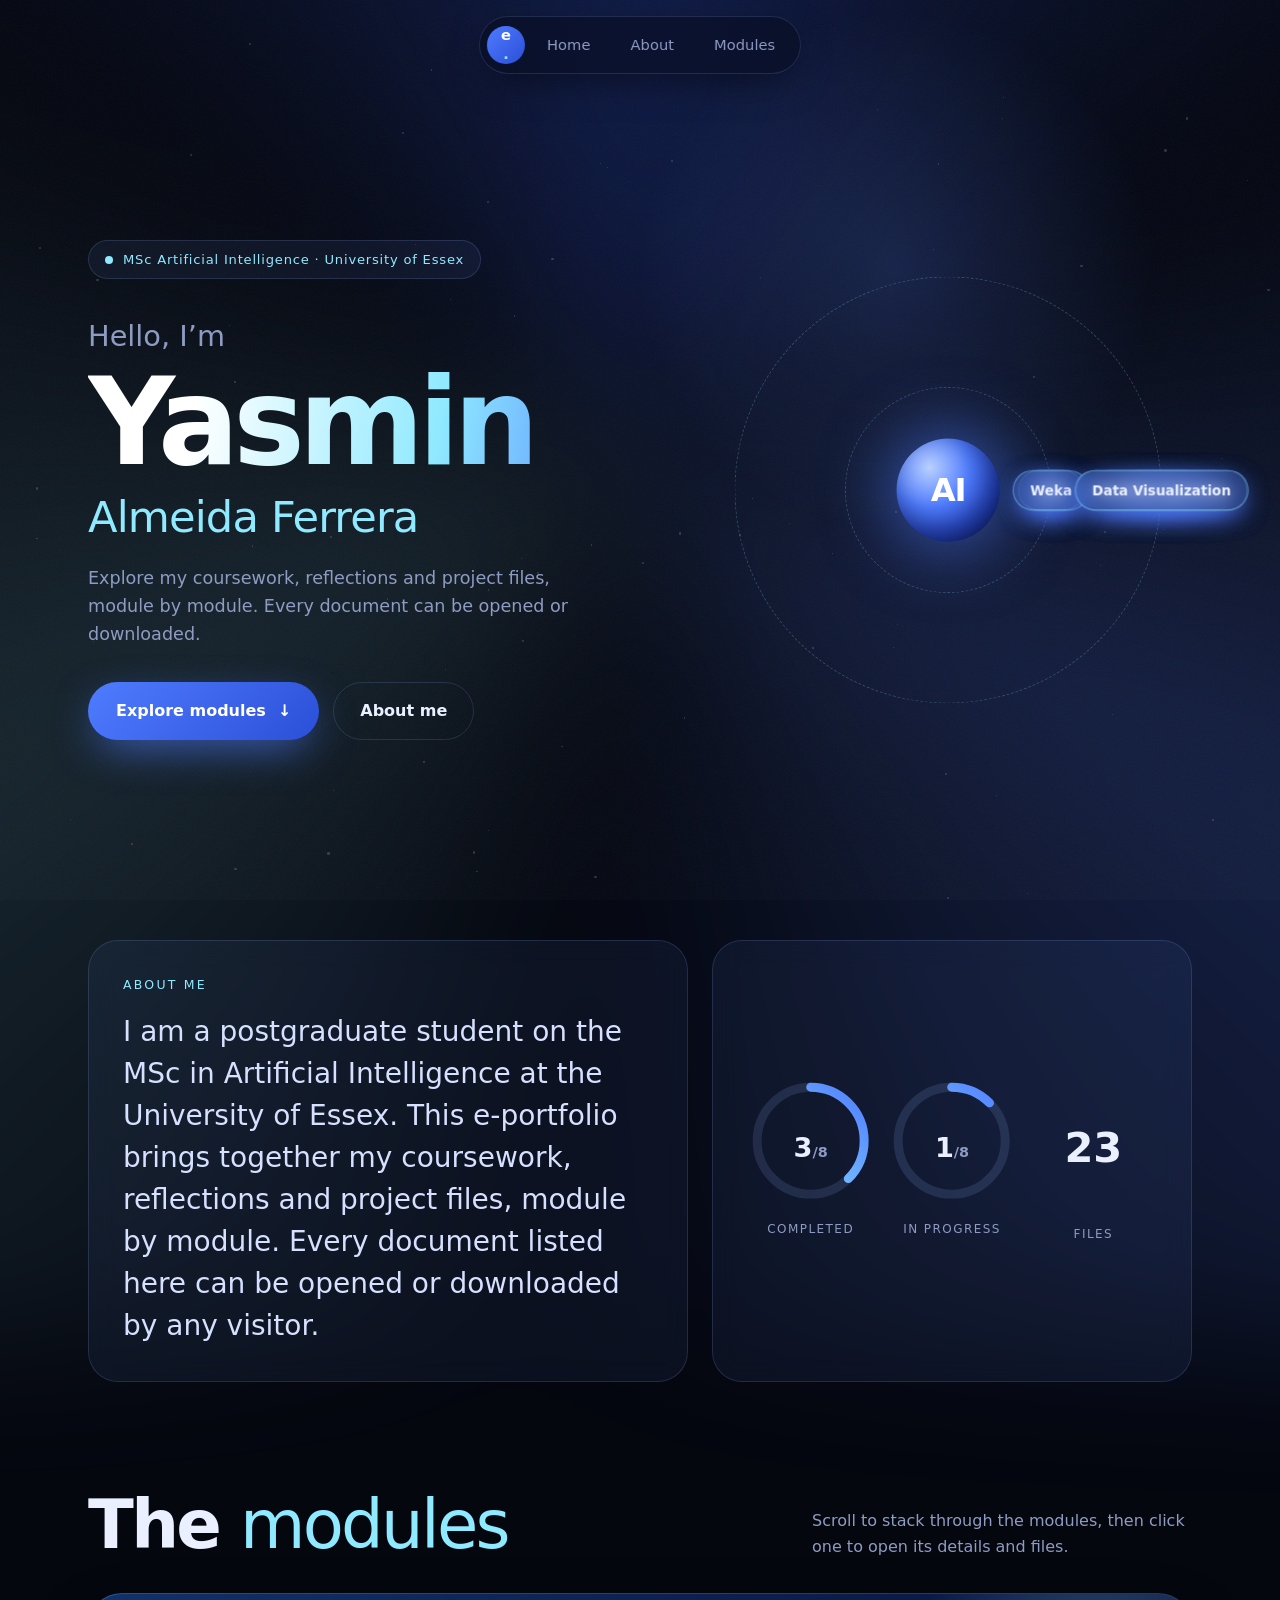
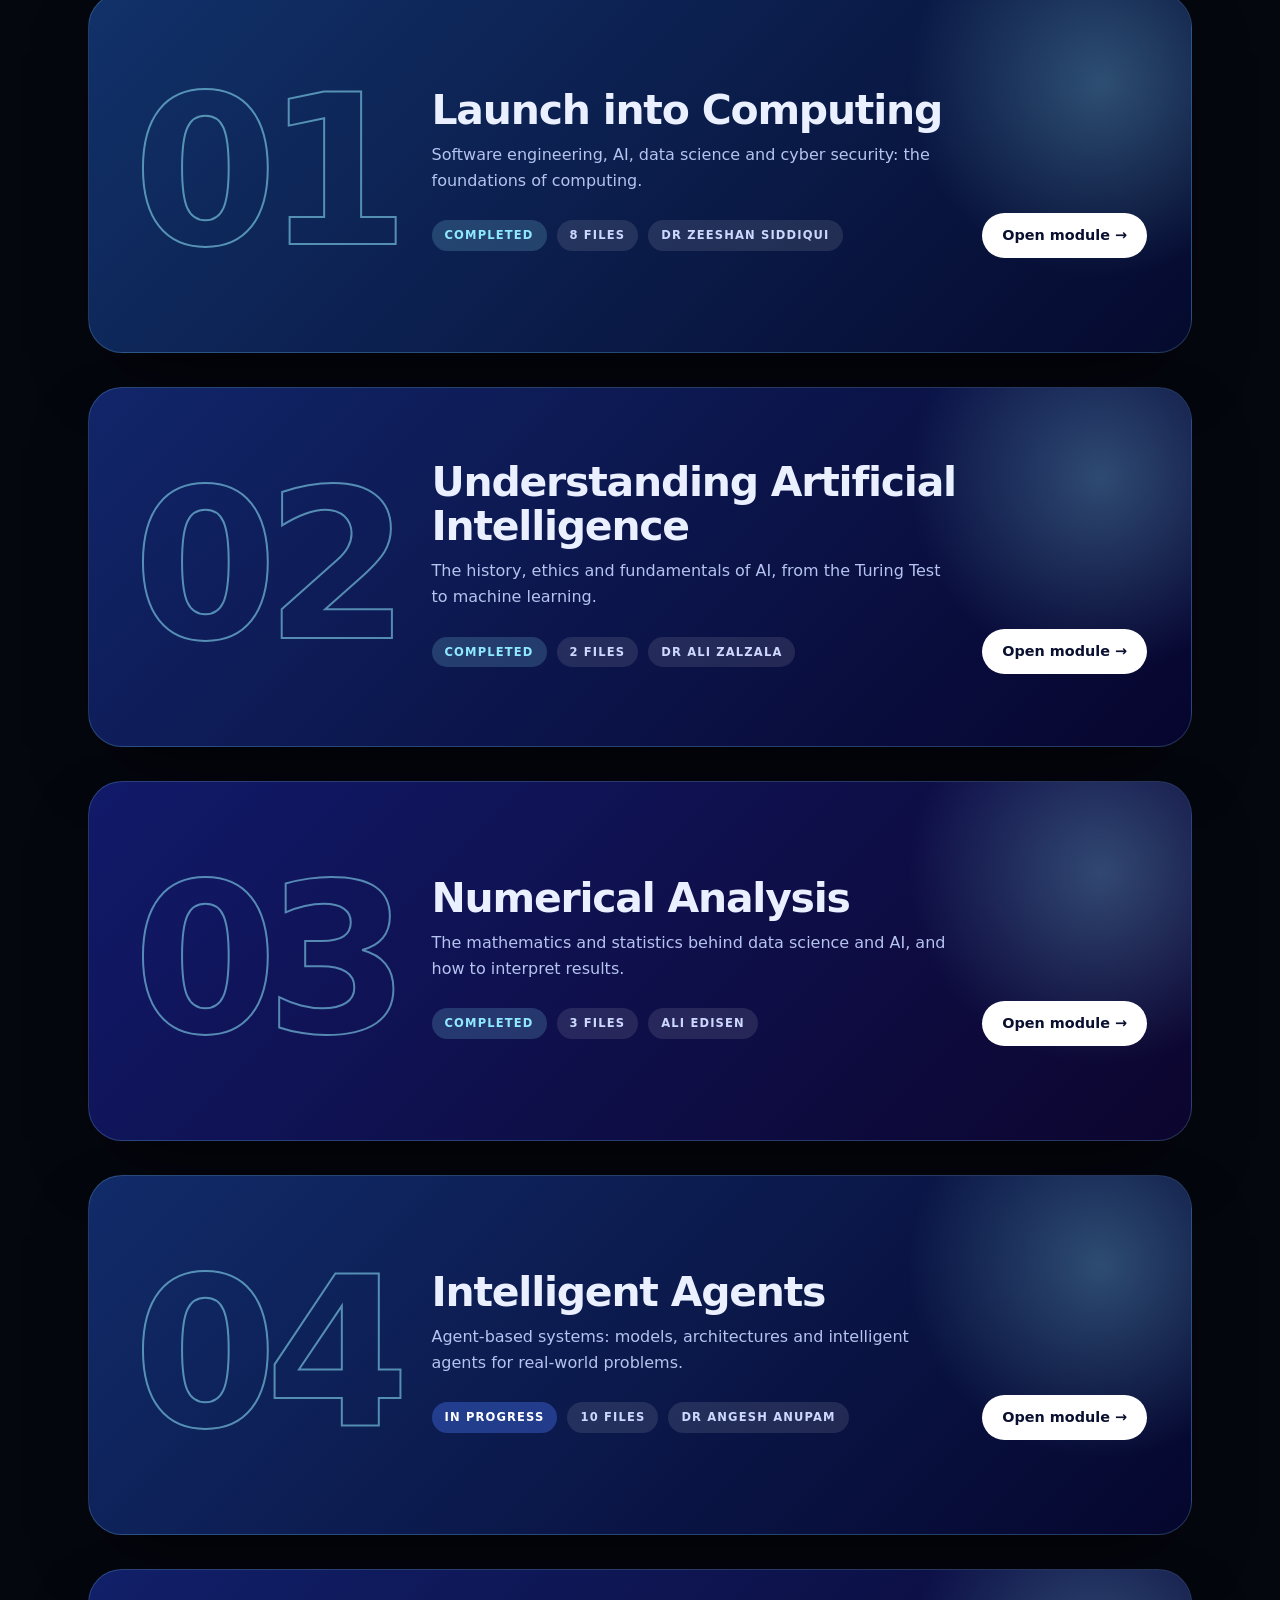
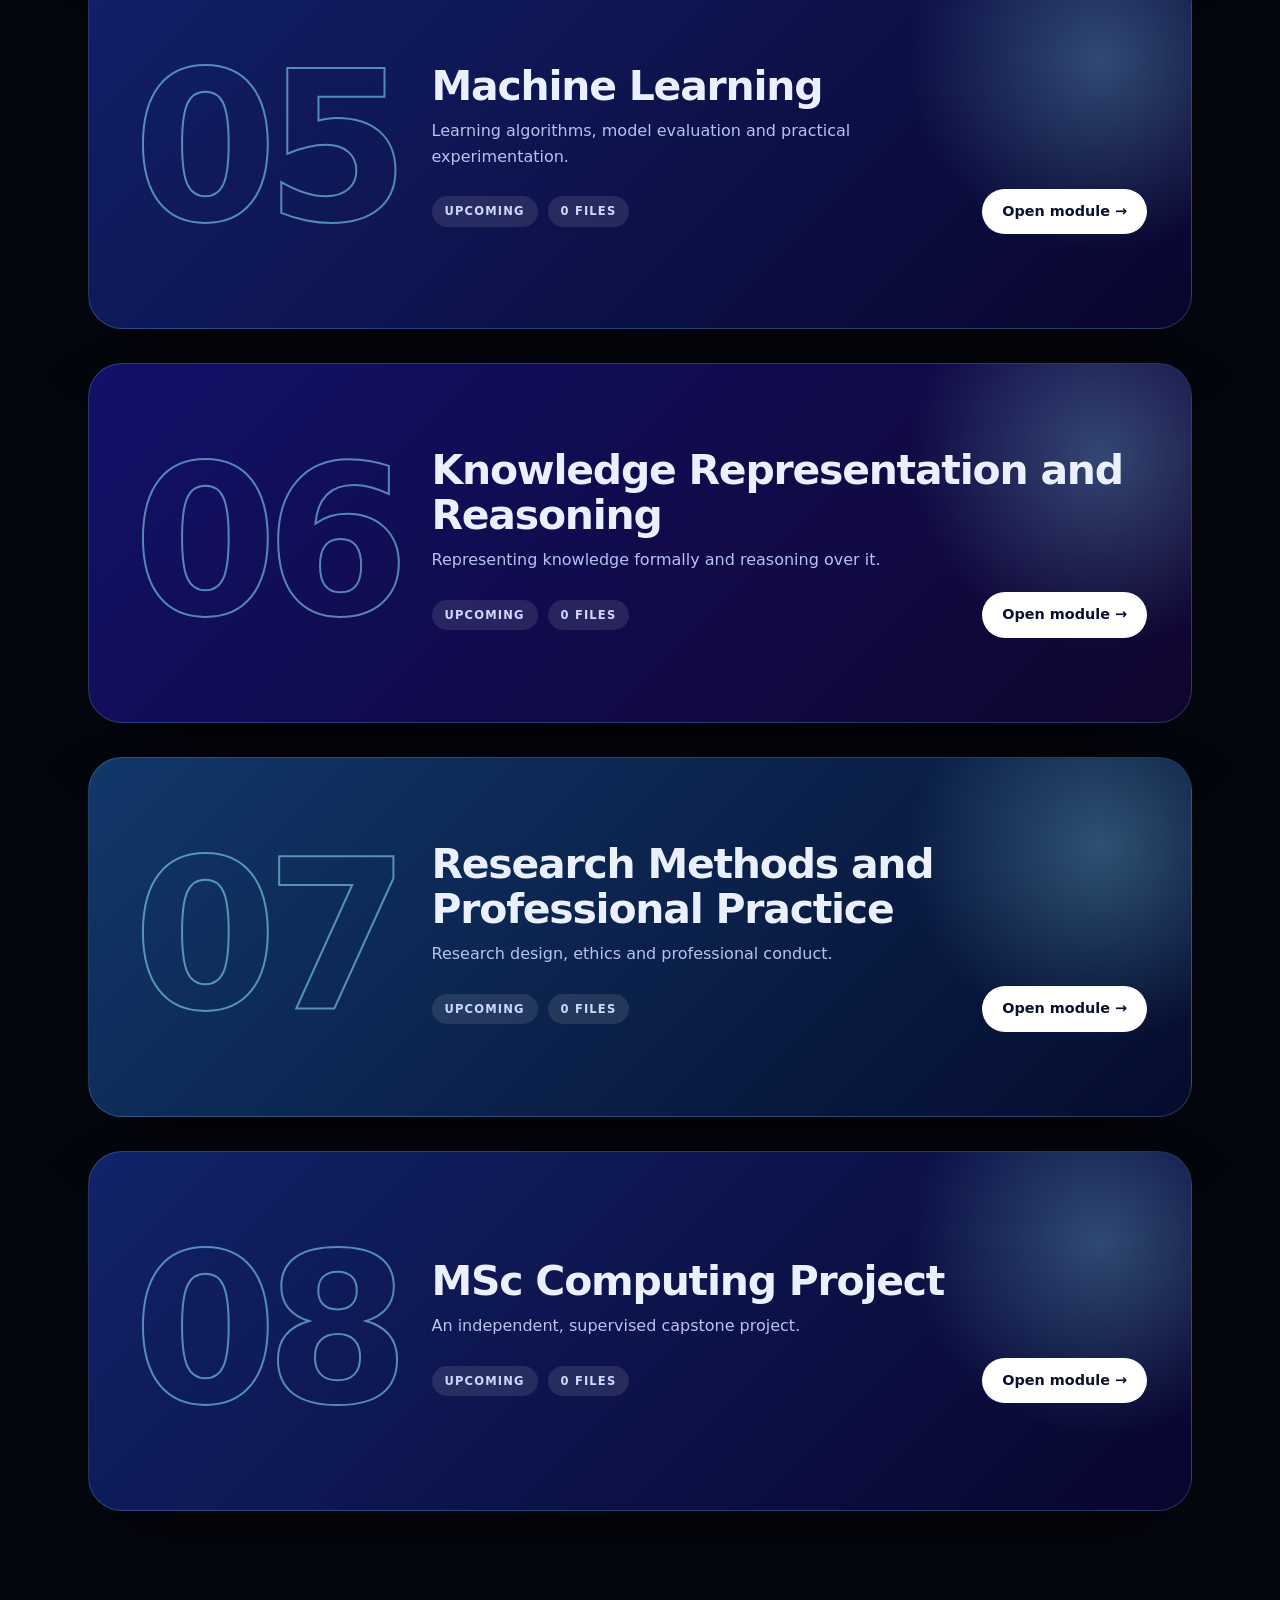
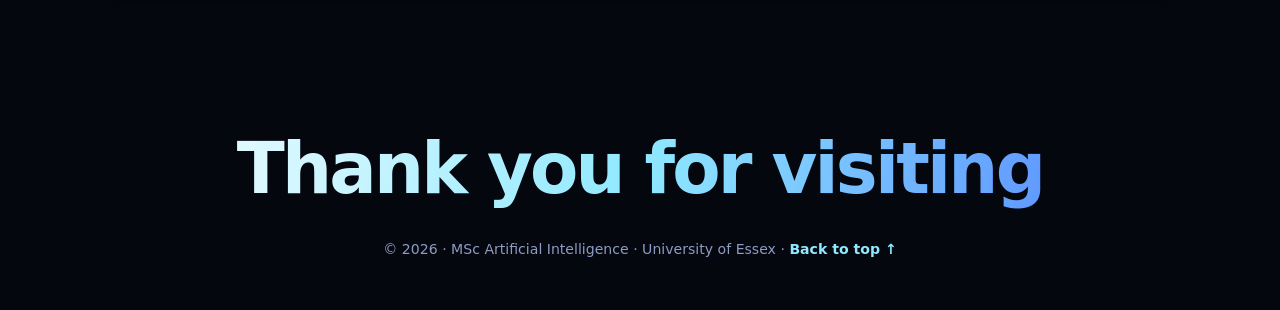
==== index.html @ 35e21455 "Add files via upload" ====
<!doctype html>
<html lang="en-GB">
<head>
  <meta charset="utf-8">
  <meta name="viewport" content="width=device-width,initial-scale=1">
  <title>E-Portfolio</title>
  <link rel="stylesheet" href="css/style.css">
</head>
<body>
  <div class="iris" id="iris" aria-hidden="true"><span></span></div>
  <div id="progress"></div>
  <div class="aurora"></div>
  <div class="stars" id="stars"></div>
  <div class="glow" id="glow"></div>
  <div class="grain"></div>

  <nav class="dock">
    <a class="mark" href="index.html">e<b>.</b></a>
    <a href="#top">Home</a>
    <a href="#about">About</a>
    <a href="#modules">Modules</a>
  </nav>

  <div class="page" id="top">
    <div class="wrap">
      <header class="hero" id="hero"></header>
      <section class="about" id="about"></section>
      <div class="sec-title" id="modules"><h2>The <em>modules</em></h2><p>Scroll to stack through the modules, then click one to open its details and files.</p></div>
      <section class="stack" id="stack"></section>
      <footer><span class="bye">Thank you for visiting</span>© 2026 · MSc Artificial Intelligence · University of Essex · <a href="#top">Back to top ↑</a></footer>
    </div>
  </div>
  <script src="js/data.js"></script>
  <script src="js/app.js"></script>
</body>
</html>
---- css/style.css ----
:root{
  --bg:#05070f;
  --bg2:#0b1226;
  --ink:#eaf0ff;
  --muted:#8e9bc2;
  --blue:#4f7cff;
  --blue-d:#2b4fd8;
  --ice:#8fe9ff;
  --line:rgba(150,180,255,.16);
  --glass:rgba(120,150,255,.07);
  --font:"Inter","Segoe UI",system-ui,-apple-system,sans-serif;
}
*{box-sizing:border-box;margin:0;padding:0}
html{scroll-behavior:smooth}
body{font-family:var(--font);background:var(--bg);color:var(--ink);min-height:100vh;overflow-x:hidden;line-height:1.6}
a{color:inherit;text-decoration:none}
::selection{background:var(--blue);color:#fff}

/* ---------- background ---------- */
.aurora{position:fixed;left:50%;top:50%;width:140vmax;height:140vmax;margin:-70vmax 0 0 -70vmax;z-index:0;pointer-events:none;opacity:.55;
  background:conic-gradient(from 0deg,rgba(43,79,216,.55),rgba(5,7,15,0) 18%,rgba(79,124,255,.4) 33%,rgba(5,7,15,0) 52%,rgba(143,233,255,.25) 68%,rgba(5,7,15,0) 84%,rgba(43,79,216,.55));
  filter:blur(80px);animation:spin 70s linear infinite}
@keyframes spin{to{transform:rotate(360deg)}}
.stars{position:fixed;inset:0;z-index:0;pointer-events:none}
.stars i{position:absolute;border-radius:50%;background:#cfe0ff;opacity:.2;animation:tw var(--t,4s) ease-in-out infinite;animation-delay:var(--d,0s)}
@keyframes tw{50%{opacity:.9;transform:scale(1.6)}}
.glow{position:fixed;left:0;top:0;width:560px;height:560px;margin:-280px 0 0 -280px;border-radius:50%;z-index:1;pointer-events:none;
  background:radial-gradient(circle,rgba(79,124,255,.2),transparent 65%);mix-blend-mode:screen;will-change:transform}
.grain{position:fixed;inset:0;z-index:2;pointer-events:none;opacity:.045;
  background-image:url("data:image/svg+xml;utf8,<svg xmlns='http://www.w3.org/2000/svg' width='160' height='160'><filter id='n'><feTurbulence type='fractalNoise' baseFrequency='.9' numOctaves='2'/></filter><rect width='100%' height='100%' filter='url(%23n)'/></svg>")}
.page{position:relative;z-index:3}
.wrap{max-width:1160px;margin:0 auto;padding:0 28px}

#progress{position:fixed;top:0;left:0;height:3px;width:0;z-index:120;background:linear-gradient(90deg,var(--blue),var(--ice))}

/* ---------- iris intro ---------- */
.iris{position:fixed;inset:0;z-index:300;display:grid;place-items:center;
  background:radial-gradient(circle at 50% 50%,#1a2d8a,#050818 70%);
  clip-path:circle(150% at 50% 50%);transition:clip-path 1.2s cubic-bezier(.7,0,.2,1),visibility 0s 1.25s}
.iris span{font-size:clamp(4rem,18vw,11rem);font-weight:800;letter-spacing:-.05em;
  background:linear-gradient(90deg,var(--ice),var(--blue));-webkit-background-clip:text;background-clip:text;color:transparent;
  animation:pop 1s cubic-bezier(.2,.9,.2,1) both}
@keyframes pop{from{opacity:0;transform:scale(.6) rotate(-6deg)}to{opacity:1;transform:none}}
body.loaded .iris{clip-path:circle(0% at 50% 50%);visibility:hidden;pointer-events:none}
body.skip-loader .iris{display:none}

/* ---------- dock nav ---------- */
.dock{position:fixed;top:16px;left:50%;transform:translateX(-50%);z-index:110;display:flex;align-items:center;gap:4px;
  padding:7px;border-radius:99px;background:rgba(9,14,34,.62);backdrop-filter:blur(16px);border:1px solid var(--line);
  box-shadow:0 12px 40px -12px rgba(0,0,0,.6)}
.dock a{white-space:nowrap;padding:9px 18px;border-radius:99px;font-size:.92rem;color:var(--muted);transition:background .25s,color .25s}
.dock a:hover{background:rgba(79,124,255,.2);color:#fff}
.dock .mark{width:38px;height:38px;padding:0;display:grid;place-items:center;font-weight:800;color:#fff;
  background:linear-gradient(135deg,var(--blue),var(--blue-d))}
.dock .mark b{color:var(--ice)}
.dock .mark{line-height:1}

/* ---------- reveal ---------- */
.rise{opacity:0;transform:translateY(46px);filter:blur(10px);
  transition:opacity .9s ease,transform 1s cubic-bezier(.2,.9,.2,1),filter .9s ease}
body.loaded .rise{opacity:1;transform:none;filter:none;transition-delay:calc(1s + var(--d,0)*.13s)}
body.skip-loader .rise{transition-delay:calc(var(--d,0)*.13s)}
.rv{opacity:0;transform:translateY(60px) scale(.97);filter:blur(8px);
  transition:opacity .8s ease,transform .9s cubic-bezier(.2,.9,.3,1.1),filter .8s ease}
.rv.in{opacity:1;transform:none;filter:none}

/* ---------- hero ---------- */
.hero{min-height:100vh;display:grid;grid-template-columns:1.1fr .9fr;align-items:center;gap:20px;padding:120px 0 40px}
.pill-tag{display:inline-flex;align-items:center;gap:10px;padding:8px 16px;border-radius:99px;border:1px solid var(--line);
  background:var(--glass);font-size:.82rem;letter-spacing:.06em;color:var(--ice)}
.pill-tag i{width:8px;height:8px;border-radius:50%;background:var(--ice);box-shadow:0 0 0 0 rgba(143,233,255,.7);animation:ping 2s infinite}
@keyframes ping{to{box-shadow:0 0 0 12px rgba(143,233,255,0)}}
.hi{margin-top:34px;font-size:clamp(1.2rem,2.4vw,1.8rem);font-weight:300;color:var(--muted)}
h1.nm{font-size:clamp(3.4rem,9.4vw,8rem);line-height:.95;font-weight:800;letter-spacing:-.05em;margin-top:6px}
h1.nm em{font-style:normal;display:inline-block;padding-bottom:.06em;
  background:linear-gradient(100deg,#fff 10%,var(--ice) 32%,var(--blue) 52%,#fff 78%);background-size:250% 100%;
  -webkit-background-clip:text;background-clip:text;color:transparent;animation:shine 7s linear infinite}
@keyframes shine{to{background-position:-250% 0}}
h1.nm small{display:block;font-size:clamp(1.4rem,3.4vw,2.7rem);font-weight:300;letter-spacing:-.02em;color:var(--ice);margin-top:10px}
.lead{margin-top:26px;max-width:520px;color:var(--muted);font-size:1.1rem}
.actions{display:flex;gap:14px;flex-wrap:wrap;margin-top:34px;align-items:center}
.cta{display:inline-flex;align-items:center;gap:12px;padding:16px 28px;border-radius:99px;color:#fff;font-weight:700;
  background:linear-gradient(135deg,var(--blue),var(--blue-d));box-shadow:0 14px 44px -10px rgba(79,124,255,.75);
  transition:box-shadow .3s,transform .25s cubic-bezier(.2,.9,.2,1)}
.cta:hover{box-shadow:0 18px 60px -8px rgba(79,124,255,.95)}
.cta span{display:inline-block;transition:transform .3s}
.cta:hover span{transform:translateY(4px)}
.ghost{padding:15px 26px;border-radius:99px;border:1px solid var(--line);color:var(--ink);font-weight:600;transition:border-color .3s,background .3s}
.ghost:hover{border-color:var(--ice);background:rgba(143,233,255,.08)}

/* orbit */
.hero-r{display:grid;grid-template-columns:minmax(0,1fr);place-items:center}
.orb{position:relative;width:460px;height:460px;transform:translate(calc(var(--px,0)*16px),calc(var(--py,0)*16px)) scale(.92);transition:transform .3s ease-out}
.core{position:absolute;left:50%;top:50%;width:112px;height:112px;margin:-56px 0 0 -56px;border-radius:50%;display:grid;place-items:center;
  font-size:2.2rem;font-weight:800;color:#fff;letter-spacing:-.04em;
  background:radial-gradient(circle at 32% 28%,#b9d0ff,var(--blue) 40%,var(--blue-d) 70%,#0c1a66);
  box-shadow:0 0 70px 10px rgba(79,124,255,.55),inset -10px -14px 30px rgba(0,0,20,.5);animation:breathe 4.5s ease-in-out infinite}
@keyframes breathe{50%{transform:scale(1.07)}}
.core::before,.core::after{content:"";position:absolute;inset:0;border-radius:50%;border:2px solid var(--ice);opacity:0;animation:ripple 4s ease-out infinite}
.core::after{animation-delay:2s}
@keyframes ripple{0%{opacity:.7;transform:scale(1)}100%{opacity:0;transform:scale(2.6)}}
.path{position:absolute;left:50%;top:50%;border:1px dashed rgba(143,233,255,.25);border-radius:50%;transform:translate(-50%,-50%)}
.ring{position:absolute;left:50%;top:50%;width:0;height:0;animation:spin var(--t) linear infinite;animation-direction:var(--dir);animation-delay:var(--dl)}
.pill{position:absolute;left:var(--rad);top:0;transform:translate(-50%,-50%);padding:9px 18px;border-radius:99px;white-space:nowrap;
  font-weight:700;font-size:.92rem;background:rgba(79,124,255,.2);border:1px solid rgba(143,233,255,.5);backdrop-filter:blur(8px);
  box-shadow:0 8px 30px -8px rgba(79,124,255,.8);animation:counter var(--t) linear infinite;animation-direction:var(--dir);animation-delay:var(--dl)}
@keyframes counter{from{transform:translate(-50%,-50%) rotate(0)}to{transform:translate(-50%,-50%) rotate(-360deg)}}

/* ---------- sections ---------- */
.sec-title{scroll-margin-top:110px;margin:110px 0 34px;display:flex;justify-content:space-between;align-items:end;gap:20px;flex-wrap:wrap}
.sec-title h2{font-size:clamp(2.2rem,5.4vw,4.2rem);font-weight:800;letter-spacing:-.04em;line-height:1}
.sec-title h2 em{font-style:normal;color:var(--ice);font-weight:300}
.sec-title p{color:var(--muted);max-width:380px}

.glass{background:var(--glass);border:1px solid var(--line);border-radius:30px;padding:34px;backdrop-filter:blur(14px)}
.about{display:grid;grid-template-columns:1.25fr 1fr;gap:24px;margin-top:40px;align-items:stretch}
.eyebrow{font-size:.78rem;letter-spacing:.18em;text-transform:uppercase;color:var(--ice);margin-bottom:16px}
.stmt{font-size:clamp(1.25rem,2.2vw,1.75rem);line-height:1.5;font-weight:300;color:#d6e0ff}
.rings{display:grid;grid-template-columns:repeat(3,1fr);gap:14px;align-content:center}
.meter{text-align:center;position:relative}
.meter svg{width:100%;max-width:140px;transform:rotate(-90deg)}
.meter circle{fill:none;stroke-width:7;stroke-linecap:round}
.meter .bgc{stroke:rgba(150,180,255,.14)}
.meter .fg{stroke:url(#grad);stroke-dasharray:263.9;stroke-dashoffset:263.9;transition:stroke-dashoffset 1.8s cubic-bezier(.2,.9,.2,1)}
.meter .val{position:absolute;left:0;right:0;top:0;height:min(140px,100%);display:grid;place-items:center;font-size:1.7rem;font-weight:800;line-height:1}
.meter .val small{font-size:.9rem;color:var(--muted);font-weight:600}
.meter .lab{margin-top:8px;font-size:.75rem;letter-spacing:.12em;text-transform:uppercase;color:var(--muted)}

/* stacking module cards */
.stack{padding-bottom:12vh}
.sw{position:sticky;top:calc(96px + var(--i)*14px);margin-bottom:34px}
.sc{position:relative;display:grid;grid-template-columns:auto 1fr;gap:34px;align-items:center;min-height:360px;padding:40px 44px;border-radius:34px;overflow:hidden;
  border:1px solid rgba(143,233,255,.2);
  background:linear-gradient(135deg,hsl(var(--h) 72% 24%),hsl(calc(var(--h) + 16) 80% 10%));
  box-shadow:0 30px 80px -30px rgba(0,0,0,.8);transform-origin:50% 0;will-change:transform,filter;
  transition:border-color .3s}
.sc::before{content:"";position:absolute;right:-120px;top:-120px;width:420px;height:420px;border-radius:50%;
  background:radial-gradient(circle,rgba(143,233,255,.28),transparent 65%);transition:transform .8s}
.sc:hover{border-color:var(--ice)}
.sc:hover::before{transform:translate(-40px,40px) scale(1.2)}
.sc .num{font-size:clamp(7rem,17vw,13rem);font-weight:800;line-height:.9;letter-spacing:-.06em;color:transparent;
  -webkit-text-stroke:2px rgba(143,233,255,.55);transition:-webkit-text-stroke-color .3s,transform .6s}
.sc:hover .num{-webkit-text-stroke-color:#fff;transform:scale(1.05) rotate(-3deg)}
.sc .body{position:relative;z-index:1}
.sc h3{font-size:clamp(1.6rem,3.2vw,2.6rem);font-weight:800;letter-spacing:-.03em;line-height:1.08}
.sc p{margin-top:10px;color:#b5c3ef;max-width:520px}
.chips{display:flex;flex-wrap:wrap;gap:10px;margin-top:20px;align-items:center}
.badge{font-size:.72rem;font-weight:700;letter-spacing:.1em;text-transform:uppercase;padding:6px 13px;border-radius:99px;background:rgba(255,255,255,.1);color:#cdd8ff}
.badge.done{background:rgba(143,233,255,.18);color:var(--ice)}
.badge.progress{background:rgba(79,124,255,.35);color:#fff}
.go{margin-left:auto;display:inline-flex;align-items:center;gap:10px;padding:11px 20px;border-radius:99px;background:#fff;color:#0a1030;font-weight:700;font-size:.9rem;transition:transform .3s,background .3s}
.sc:hover .go{background:var(--ice);transform:translateX(-6px)}

footer{text-align:center;padding:60px 0 50px;color:var(--muted);font-size:.88rem}
footer .bye{display:block;font-size:clamp(2rem,6vw,4.4rem);font-weight:800;letter-spacing:-.04em;margin-bottom:12px;
  background:linear-gradient(100deg,#fff,var(--ice),var(--blue));-webkit-background-clip:text;background-clip:text;color:transparent}
footer a{color:var(--ice);font-weight:600}

/* ---------- module page ---------- */
.mh{position:relative;padding:130px 0 10px}
.mh .bignum{position:absolute;right:-6px;top:60px;font-size:clamp(10rem,34vw,26rem);font-weight:800;line-height:1;letter-spacing:-.06em;
  color:transparent;-webkit-text-stroke:2px rgba(79,124,255,.35);pointer-events:none;animation:floaty 8s ease-in-out infinite}
@keyframes floaty{50%{transform:translateY(-24px) rotate(2deg)}}
.mh h1{position:relative;margin-top:26px;font-size:clamp(2.4rem,7vw,5.6rem);font-weight:800;letter-spacing:-.045em;line-height:1;max-width:900px;
  background:linear-gradient(100deg,#fff 20%,var(--ice) 60%,var(--blue));-webkit-background-clip:text;background-clip:text;color:transparent;padding-bottom:.08em}
.mh .meta{position:relative;margin-top:22px;color:var(--muted);display:flex;gap:12px;flex-wrap:wrap;align-items:center}
.two{display:grid;grid-template-columns:1fr 1fr;gap:22px;margin-top:40px}
.glass h3{font-size:1.25rem;font-weight:800;letter-spacing:-.02em;margin-bottom:20px;color:var(--ice);padding-bottom:14px;border-bottom:1px solid var(--line)}
.glass h3 small{display:block;margin-top:4px;font-size:.82rem;font-weight:500;letter-spacing:0;color:var(--muted)}
ol.list{list-style:none;counter-reset:i;color:#c2cdee}
ol.list li{counter-increment:i;position:relative;padding-left:44px;margin-bottom:18px}
ol.list li:last-child{margin-bottom:0}
ol.list li::before{content:counter(i,decimal-leading-zero);position:absolute;left:0;top:2px;font-weight:800;font-size:.85rem;color:var(--blue)}
ol.list li b{display:block;color:var(--ink);font-weight:700;font-size:1.02rem;line-height:1.35}
ol.list li span{display:block;color:var(--muted);font-size:.93rem;line-height:1.5;margin-top:1px}
.kw{position:relative;display:flex;flex-wrap:wrap;gap:8px;margin-top:22px;max-width:860px}
.kw span{padding:7px 15px;border-radius:99px;font-size:.84rem;font-weight:600;color:var(--ice);background:rgba(79,124,255,.16);border:1px solid rgba(143,233,255,.28);transition:transform .25s,background .25s}
.kw span:hover{transform:translateY(-3px);background:rgba(79,124,255,.32)}
.empty{color:var(--muted);font-style:italic}
.cnt{display:inline-block;vertical-align:middle;margin-left:10px;padding:4px 14px;border-radius:99px;font-size:.38em;font-weight:800;letter-spacing:.04em;
  background:rgba(79,124,255,.25);color:var(--ice);border:1px solid rgba(143,233,255,.3)}
.ftools{display:flex;justify-content:space-between;align-items:center;gap:16px;flex-wrap:wrap;margin-bottom:10px}
.fchips{display:flex;flex-wrap:wrap;gap:10px}
.fchip{font:inherit;font-weight:600;font-size:.9rem;padding:9px 16px;border-radius:99px;border:1px solid var(--line);background:var(--glass);color:var(--muted);cursor:pointer;transition:all .25s}
.fchip b{margin-left:6px;font-size:.78rem;opacity:.75}
.fchip:hover{border-color:var(--ice);color:#fff}
.fchip.on{background:linear-gradient(135deg,var(--blue),var(--blue-d));border-color:transparent;color:#fff;box-shadow:0 8px 26px -8px rgba(79,124,255,.8)}
.fsearch{font:inherit;min-width:220px;padding:10px 18px;border-radius:99px;border:1px solid var(--line);background:var(--glass);color:var(--ink);outline:none;transition:border-color .25s,box-shadow .25s}
.fsearch::placeholder{color:var(--muted)}
.fsearch:focus{border-color:var(--ice);box-shadow:0 0 0 4px rgba(143,233,255,.12)}
.fcount{color:var(--muted);font-size:.85rem;min-height:1.3em;margin:6px 4px 14px}
.fgroup{margin-top:34px}
.fgroup:first-of-type{margin-top:8px}
.gh{font-size:1.25rem;font-weight:800;letter-spacing:-.02em;margin-bottom:14px;display:flex;align-items:center;gap:12px}
.gh::after{content:"";flex:1;height:1px;background:var(--line)}
.gh small{order:2;font-size:.78rem;color:var(--muted);font-weight:600}
.fgrid{display:grid;grid-template-columns:repeat(auto-fill,minmax(300px,1fr));gap:18px}
.fc{position:relative;display:flex;flex-direction:column;gap:10px;padding:24px;border-radius:24px;overflow:hidden;background:var(--glass);border:1px solid var(--line);min-height:210px;
  transition:transform .35s cubic-bezier(.2,.9,.2,1),border-color .3s,opacity .8s ease,filter .8s ease}
.fc[hidden],.fgroup[hidden]{display:none!important}
.fc::before{content:"";position:absolute;inset:0;opacity:0;transition:opacity .3s;pointer-events:none;
  background:radial-gradient(360px circle at var(--mx,50%) var(--my,50%),rgba(79,124,255,.3),transparent 65%)}
.fc:hover{transform:translateY(-6px);border-color:var(--ice)}
.fc:hover::before{opacity:1}
.fc>*{position:relative}
.fnum{position:absolute;right:16px;top:6px;font-size:3.2rem;font-weight:800;line-height:1;letter-spacing:-.05em;color:transparent;-webkit-text-stroke:1.5px rgba(143,233,255,.22);pointer-events:none;transition:-webkit-text-stroke-color .3s}
.fc:hover .fnum{-webkit-text-stroke-color:rgba(143,233,255,.6)}
.ftop{display:flex;align-items:center;gap:10px}
.ext{display:inline-block;padding:5px 12px;border-radius:10px;font-weight:800;font-size:.74rem;text-transform:uppercase;letter-spacing:.08em;
  background:linear-gradient(135deg,var(--blue),var(--blue-d));color:#fff}
.fsize{font-size:.78rem;color:var(--muted);font-weight:600}
.fc strong{font-size:1.1rem;line-height:1.3;overflow-wrap:anywhere;display:-webkit-box;-webkit-line-clamp:2;-webkit-box-orient:vertical;overflow:hidden;margin-top:4px}
.fc .d{color:var(--muted);font-size:.9rem;display:-webkit-box;-webkit-line-clamp:2;-webkit-box-orient:vertical;overflow:hidden}
.btns{display:flex;gap:10px;flex-wrap:wrap;margin-top:auto;padding-top:10px;align-items:center}
.btn{display:inline-block;font:inherit;cursor:pointer;padding:9px 20px;border-radius:99px;border:1px solid var(--ice);background:transparent;color:var(--ice);font-weight:700;font-size:.88rem;line-height:1.4;transition:background .25s,color .25s}
.btn:hover,.btn.solid{background:var(--ice);color:#06102a}
.btn.solid:hover{background:#fff}
.note{font-size:.8rem;color:var(--muted);font-style:italic}

/* in-page viewer */
body.vw-open{overflow:hidden}
.vw{position:fixed;inset:0;z-index:400;display:flex;flex-direction:column;background:rgba(3,5,12,.9);backdrop-filter:blur(12px);animation:vwin .35s ease}
@keyframes vwin{from{opacity:0}to{opacity:1}}
.vw-bar{display:flex;justify-content:space-between;align-items:center;gap:14px;flex-wrap:wrap;padding:16px 24px}
.vw-title{display:flex;align-items:center;gap:12px;min-width:0}
.vw-title b{font-size:1.05rem;overflow:hidden;text-overflow:ellipsis;white-space:nowrap}
.vw-title small{color:var(--muted);white-space:nowrap}
.vw-actions{display:flex;align-items:center;gap:8px;flex-wrap:wrap}
.vbtn{font:inherit;width:42px;height:42px;border-radius:50%;border:1px solid var(--line);background:var(--glass);color:#fff;cursor:pointer;font-size:1.05rem;transition:background .25s,border-color .25s}
.vbtn:hover:not(:disabled){background:rgba(79,124,255,.35);border-color:var(--ice)}
.vbtn:disabled{opacity:.3;cursor:default}
.vbtn.close{background:#fff;color:#06102a;margin-left:6px}
.vw-body{flex:1;min-height:0;margin:0 24px 24px;border-radius:20px;overflow:hidden;border:1px solid var(--line);background:rgba(8,12,28,.9);display:flex}
.vw-body iframe{width:100%;height:100%;border:0;background:#fff}
.vw-img{flex:1;display:grid;place-items:center;padding:16px;overflow:auto}
.vw-img img,.vw-img video{max-width:100%;max-height:100%;border-radius:12px}
.vw-text{flex:1;margin:0;padding:24px;overflow:auto;color:#d6e0ff;font:.88rem/1.6 ui-monospace,Menlo,Consolas,monospace;white-space:pre}
.vw-msg{margin:auto;text-align:center;padding:30px;max-width:460px;color:var(--muted)}
.vw-msg p{margin-bottom:18px}

.pn{display:grid;grid-template-columns:1fr 1fr;gap:20px;margin-top:80px}
.pn a{display:block;padding:26px 30px;border-radius:26px;border:1px solid var(--line);background:var(--glass);transition:border-color .3s,transform .3s}
.pn a:hover{border-color:var(--ice);transform:translateY(-5px)}
.pn small{display:block;color:var(--muted);letter-spacing:.14em;text-transform:uppercase;font-size:.72rem;margin-bottom:6px}
.pn b{font-size:1.15rem}
.pn .nx{text-align:right}

@media (max-width:900px){
  .hero{grid-template-columns:minmax(0,1fr);padding-top:110px;min-height:auto}
  .hero-l{min-width:0}
  .hero-r{margin-top:10px;overflow:hidden;width:100%}
  .pill-tag{max-width:100%;white-space:normal;line-height:1.3}
  .orb{transform:scale(.7);margin:-69px 0}
  .about,.two,.pn{grid-template-columns:1fr}
  .vw-bar{padding:12px 14px}
  .vw-body{margin:0 12px 12px;border-radius:14px}
  .sc{grid-template-columns:1fr;gap:10px;padding:28px;min-height:300px}
  .sc .num{font-size:6rem}
  .go{margin-left:0}
}
@media (max-width:520px){
  .fgrid{grid-template-columns:1fr}
  .fsearch{width:100%}
  .dock a:not(.mark){padding:9px 11px;font-size:.84rem}
  .rings{grid-template-columns:1fr 1fr 1fr;gap:6px}
  .orb{transform:scale(.56);margin:-100px 0}
  .wrap{padding:0 18px}
}
@media (prefers-reduced-motion:reduce){
  *{animation:none!important;transition:none!important}
  .rise,.rv{opacity:1!important;transform:none!important;filter:none!important}
  .iris{display:none}
}

/* aims and learning outcomes as key-word cards */

.localnote{margin:34px 0 -60px;padding:12px 18px;border-radius:16px;border:1px dashed var(--line);background:var(--glass);color:var(--muted);font-size:.88rem;max-width:760px}

/* "Inside this file" legend on a file card */
.fc .inc{margin-top:2px}
.fc .inc small{display:block;font-size:.7rem;letter-spacing:.12em;text-transform:uppercase;color:var(--ice);margin-bottom:8px;font-weight:700}
.fc .inc ul{list-style:none;margin:0;padding:0;display:flex;flex-wrap:wrap;gap:6px}
.fc .inc li{font-size:.78rem;padding:4px 10px;border-radius:99px;border:1px solid var(--line);color:var(--muted);background:rgba(143,233,255,.06)}
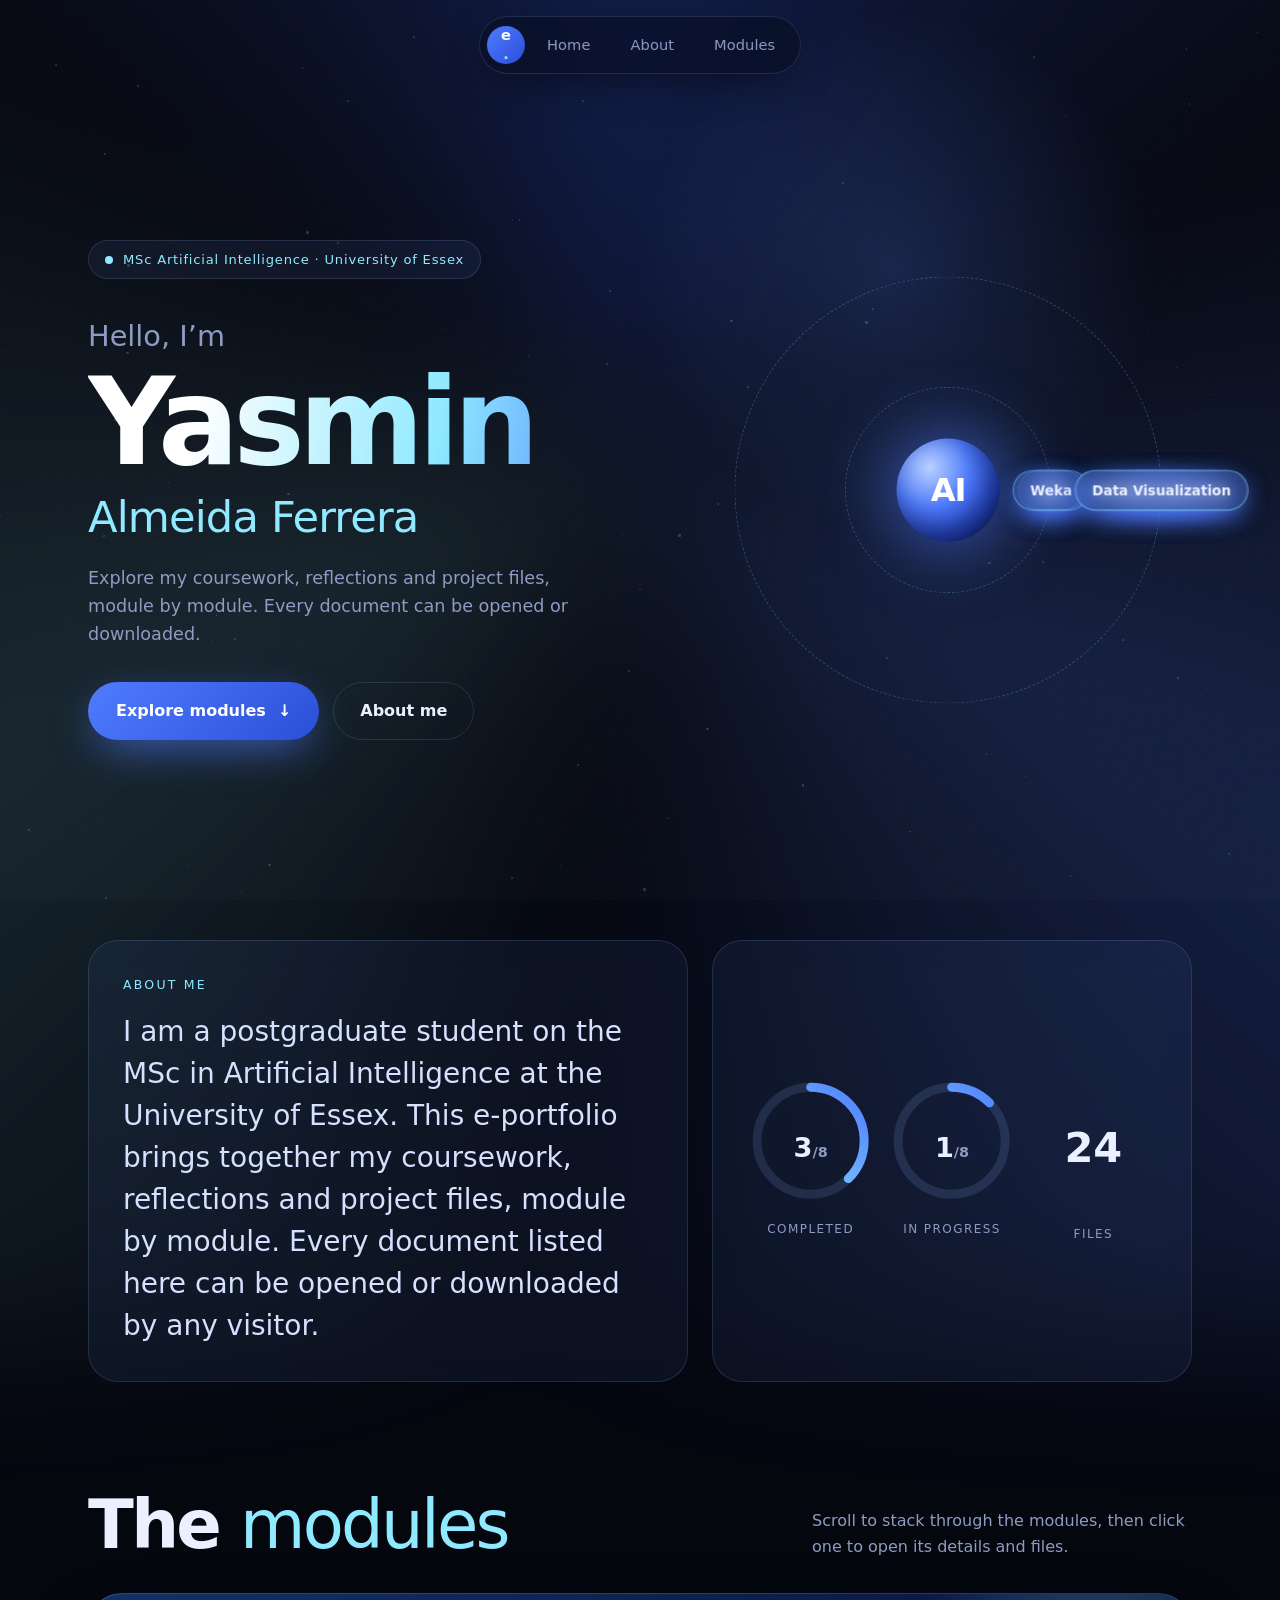
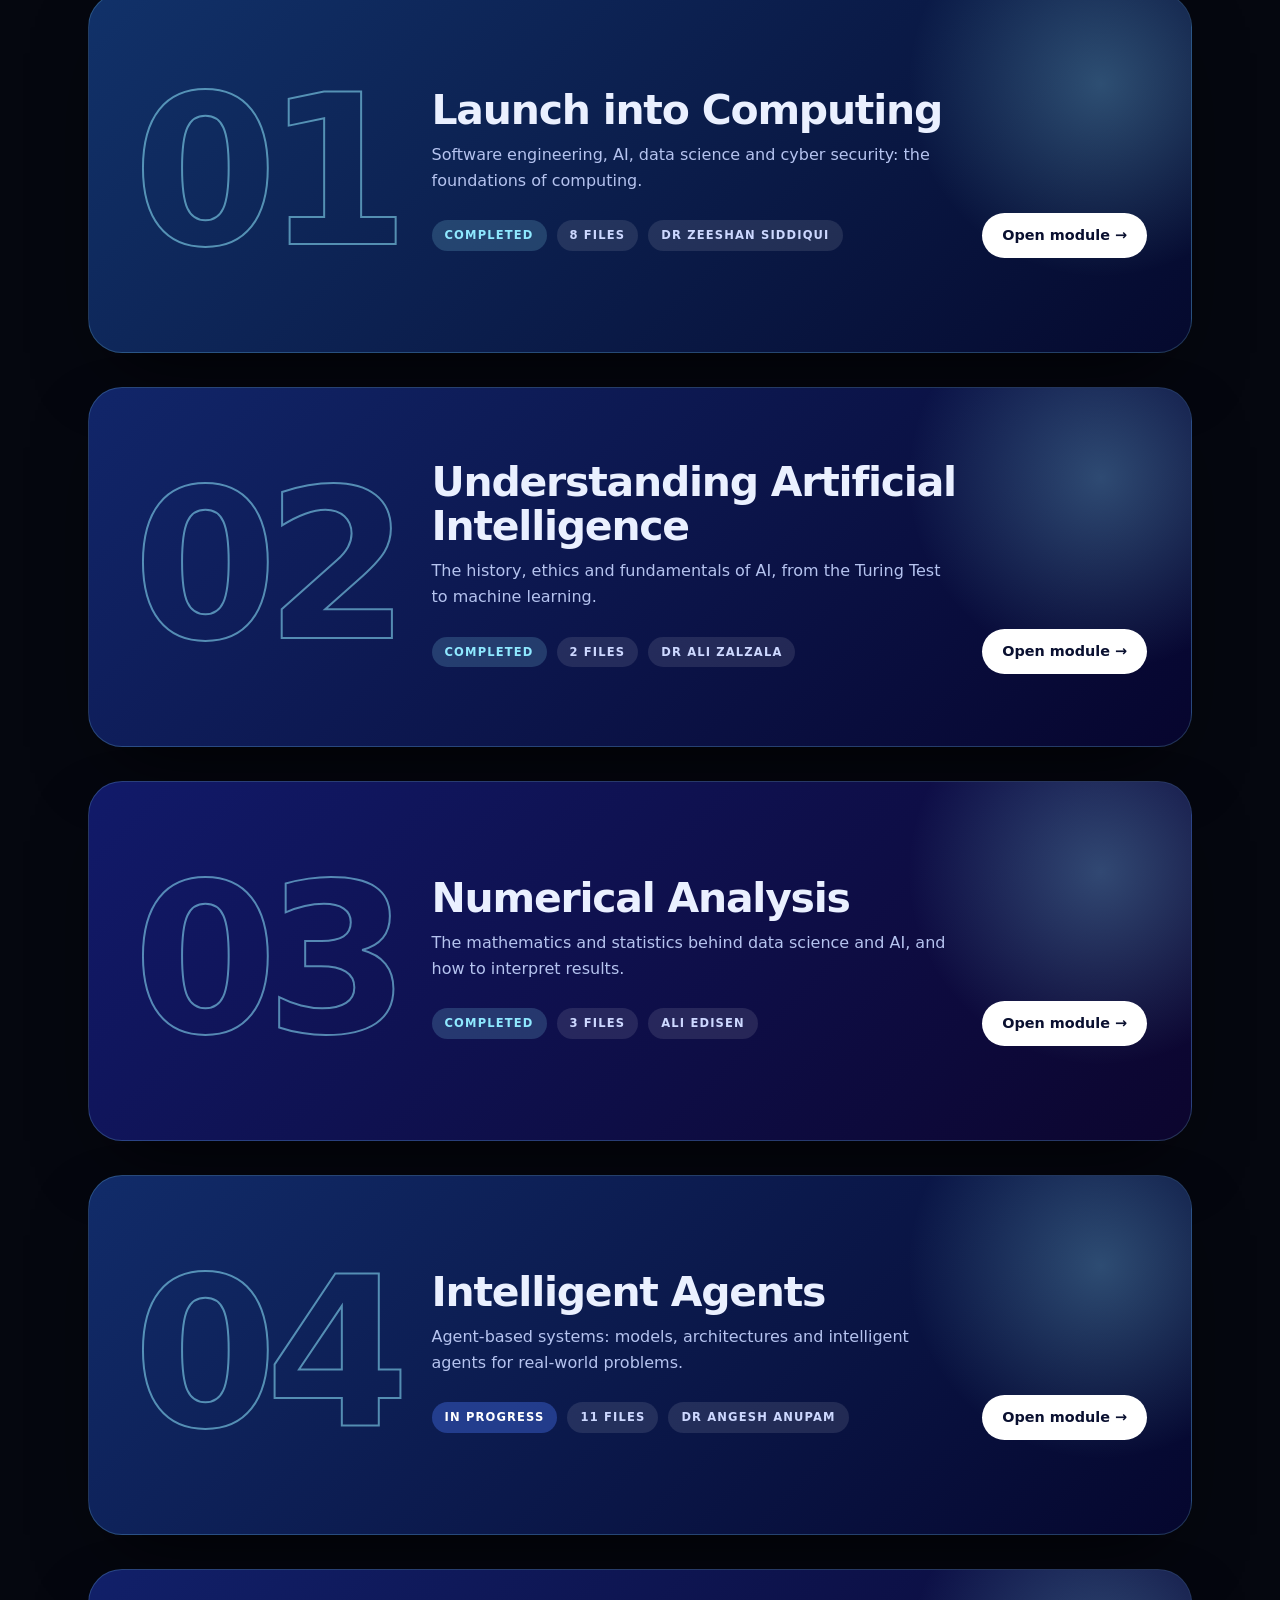
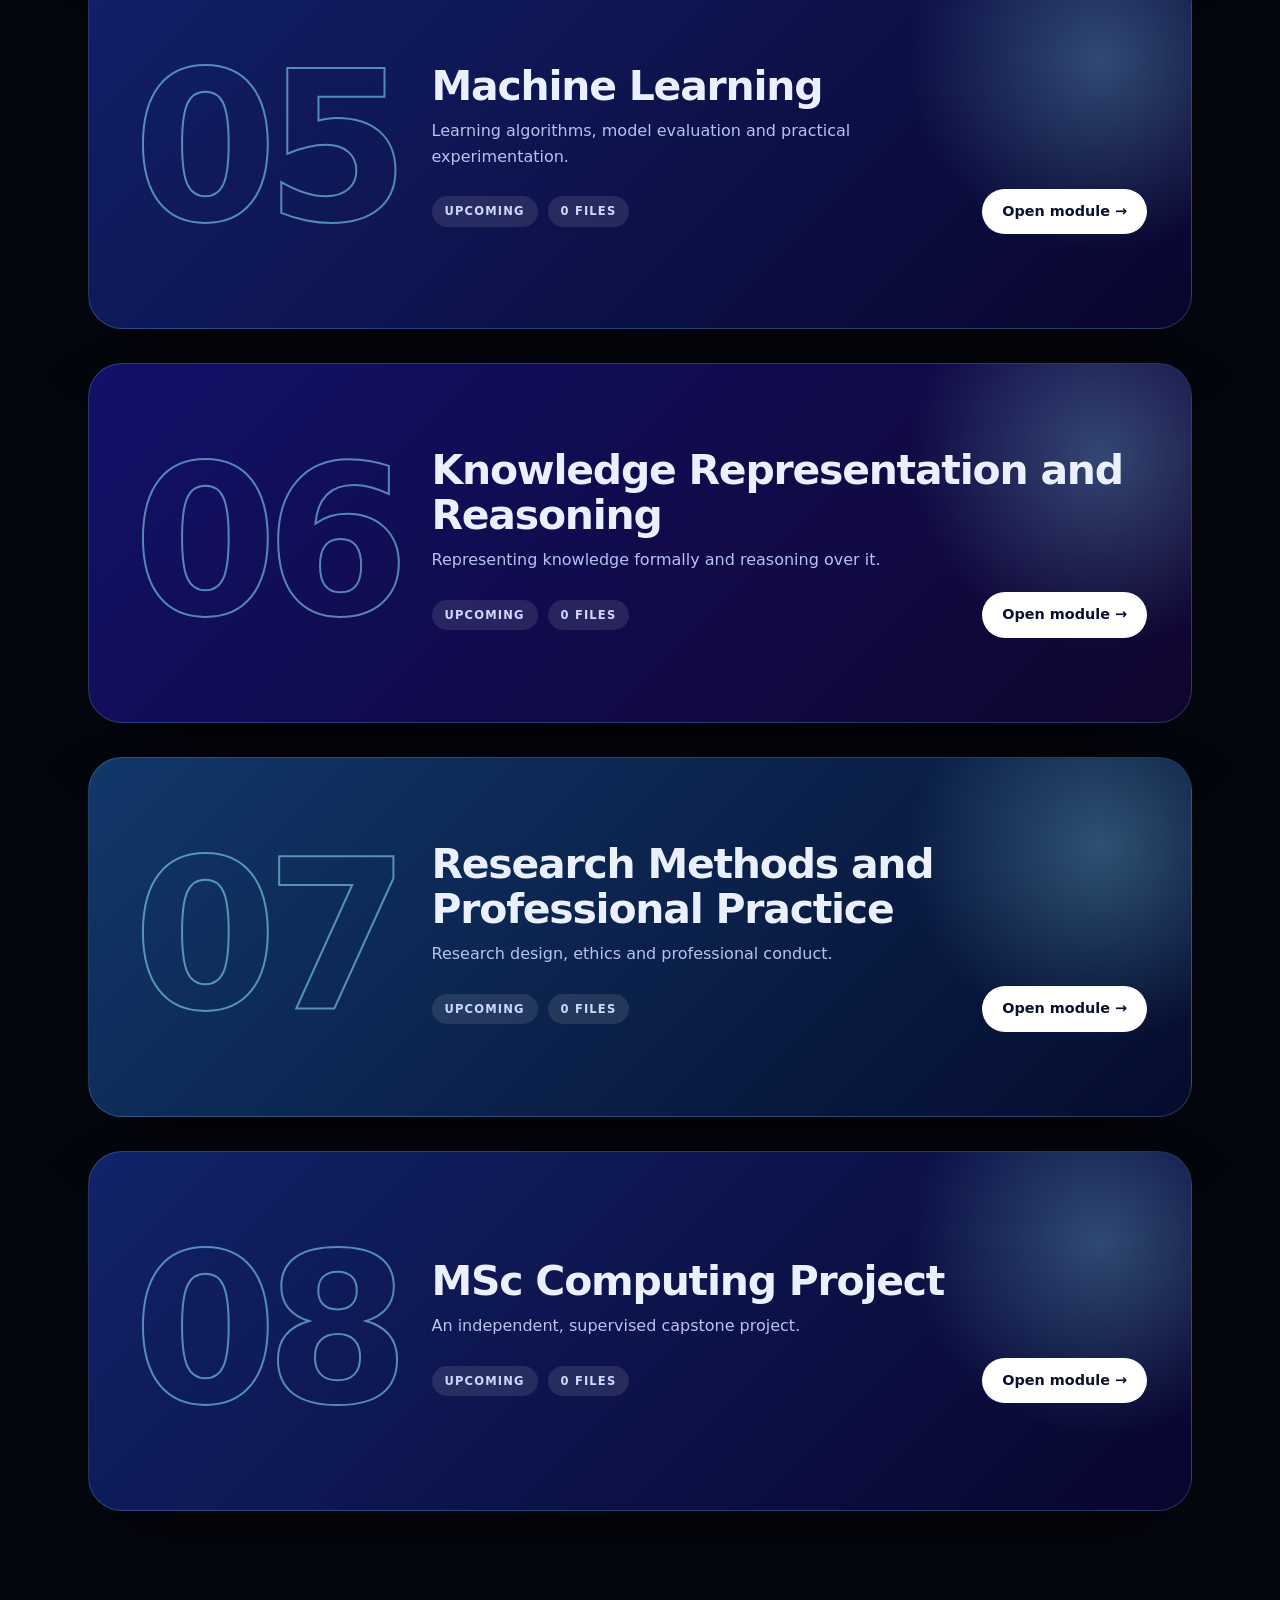
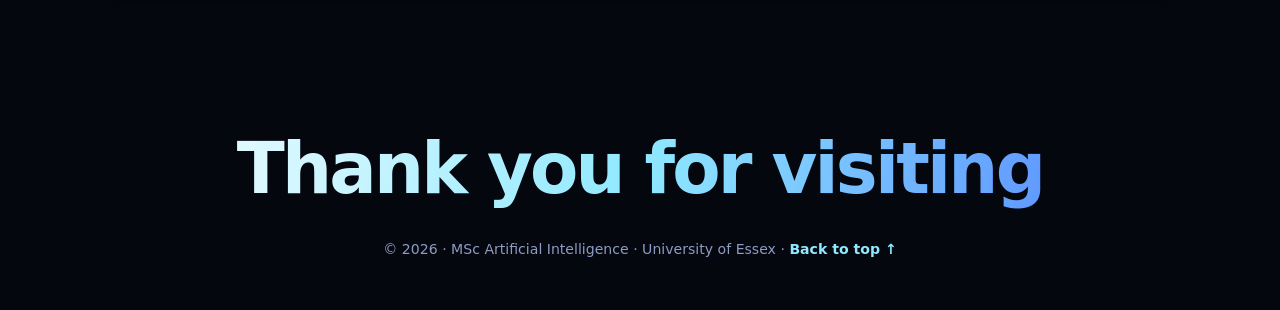
==== commit ce929278: "Update index.html" ====
--- a/index.html
+++ b/index.html
@@ -34,3 +34,4 @@
   <script src="js/app.js"></script>
 </body>
 </html>
+<!-- Trigger GitHub Pages deployment -->
